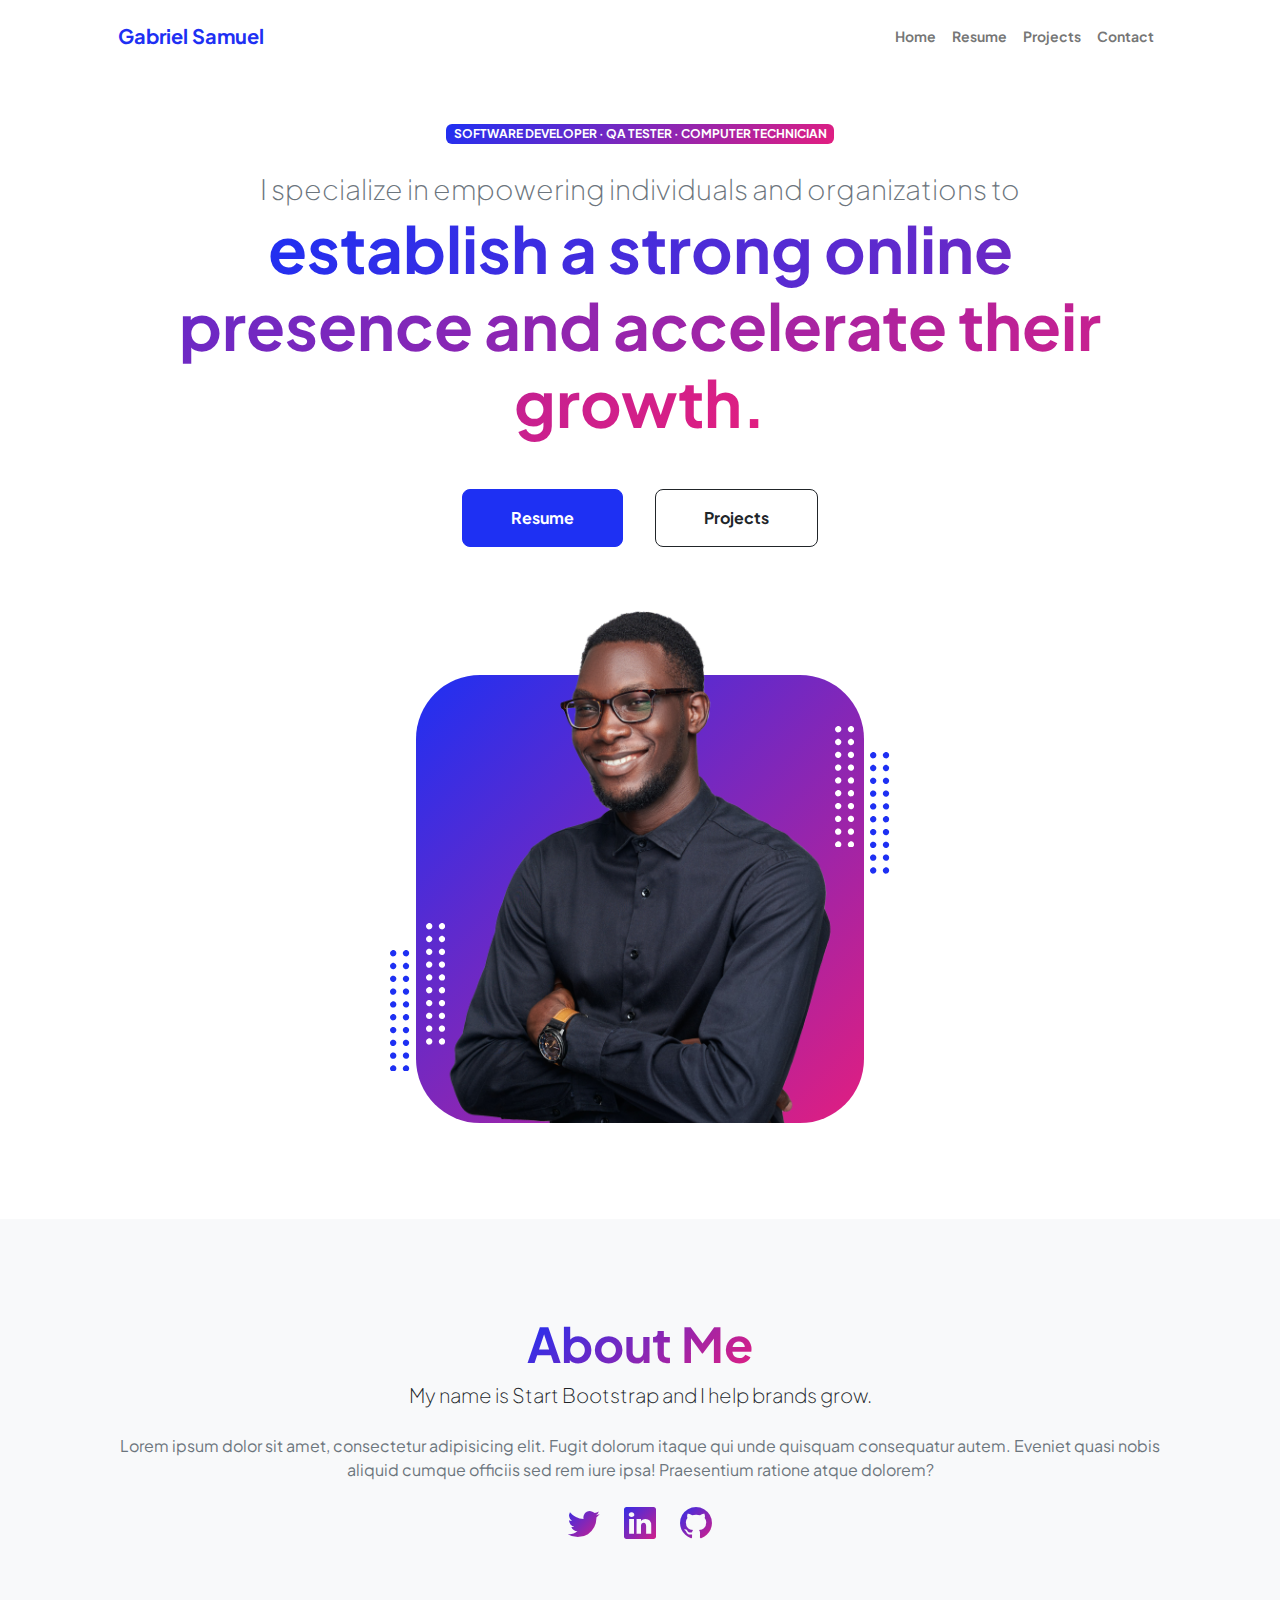
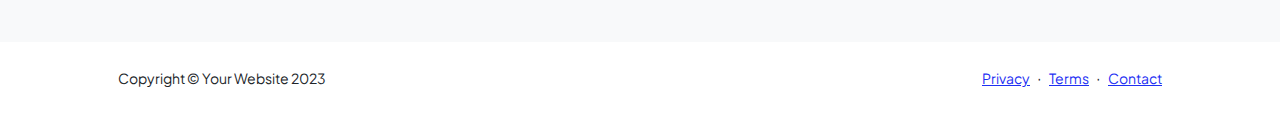
==== index.html @ 5c17e68d "Update index.html" ====
<!DOCTYPE html>
<html lang="en">
    <head>
        <meta charset="utf-8" />
        <meta name="viewport" content="width=device-width, initial-scale=1, shrink-to-fit=no" />
        <meta name="description" content="" />
        <meta name="author" content="" />
        <title>Gabriel Samuel's portfolio</title>
        <!-- Favicon-->
        <link rel="icon" type="image/x-icon" href="assets/favicon.ico" />
        <!-- Custom Google font-->
        <link rel="preconnect" href="https://fonts.googleapis.com" />
        <link rel="preconnect" href="https://fonts.gstatic.com" crossorigin />
        <link href="https://fonts.googleapis.com/css2?family=Plus+Jakarta+Sans:wght@100;200;300;400;500;600;700;800;900&amp;display=swap" rel="stylesheet" />
        <!-- Bootstrap icons-->
        <link href="https://cdn.jsdelivr.net/npm/bootstrap-icons@1.8.1/font/bootstrap-icons.css" rel="stylesheet" />
        <!-- Core theme CSS (includes Bootstrap)-->
        <link href="css/styles.css" rel="stylesheet" />
    </head>
    <body class="d-flex flex-column h-100">
        <main class="flex-shrink-0">
            <!-- Navigation-->
            <nav class="navbar navbar-expand-lg navbar-light bg-white py-3">
                <div class="container px-5">
                    <a class="navbar-brand" href="index.html"><span class="fw-bolder text-primary">Gabriel Samuel</span></a>
                    <button class="navbar-toggler" type="button" data-bs-toggle="collapse" data-bs-target="#navbarSupportedContent" aria-controls="navbarSupportedContent" aria-expanded="false" aria-label="Toggle navigation"><span class="navbar-toggler-icon"></span></button>
                    <div class="collapse navbar-collapse" id="navbarSupportedContent">
                        <ul class="navbar-nav ms-auto mb-2 mb-lg-0 small fw-bolder">
                            <li class="nav-item"><a class="nav-link" href="index.html">Home</a></li>
                            <li class="nav-item"><a class="nav-link" href="resume.html">Resume</a></li>
                            <li class="nav-item"><a class="nav-link" href="projects.html">Projects</a></li>
                            <li class="nav-item"><a class="nav-link" href="contact.html">Contact</a></li>
                        </ul>
                    </div>
                </div>
            </nav>
            <!-- Header-->
            <header class="py-5">
                <div class="container px-5 pb-5">
                    <div class="row gx-5 align-items-center">
                        <div class="col-xxl-5">
                            <!-- Header text content-->
                            <div class="text-center text-xxl-start">
                                <div class="badge bg-gradient-primary-to-secondary text-white mb-4"><div class="text-uppercase">Software Developer &middot; QA Tester &middot; Computer Technician</div></div>
                                <div class="fs-3 fw-light text-muted">I specialize in empowering individuals and organizations to</div>
                                <h1 class="display-3 fw-bolder mb-5"><span class="text-gradient d-inline">establish a strong online presence and accelerate their growth.</span></h1>
                                <div class="d-grid gap-3 d-sm-flex justify-content-sm-center justify-content-xxl-start mb-3">
                                    <a class="btn btn-primary btn-lg px-5 py-3 me-sm-3 fs-6 fw-bolder" href="resume.html">Resume</a>
                                    <a class="btn btn-outline-dark btn-lg px-5 py-3 fs-6 fw-bolder" href="projects.html">Projects</a>
                                </div>
                            </div>
                        </div>
                        <div class="col-xxl-7">
                            <!-- Header profile picture-->
                            <div class="d-flex justify-content-center mt-5 mt-xxl-0">
                                <div class="profile bg-gradient-primary-to-secondary">
                                    <!-- TIP: For best results, use a photo with a transparent background like the demo example below-->
                                    <!-- Watch a tutorial on how to do this on YouTube (link)-->
                                    <img class="profile-img" src="assets/profile.png" alt="..." />
                                    <div class="dots-1">
                                        <!-- SVG Dots-->
                                        <svg version="1.1" xmlns="http://www.w3.org/2000/svg" xmlns:xlink="http://www.w3.org/1999/xlink" x="0px" y="0px" viewBox="0 0 191.6 1215.4" style="enable-background: new 0 0 191.6 1215.4" xml:space="preserve">
                                            <g transform="translate(0.000000,1280.000000) scale(0.100000,-0.100000)">
                                                <path d="M227.7,12788.6c-105-35-200-141-222-248c-43-206,163-412,369-369c155,32,275,190,260,339c-11,105-90,213-190,262        C383.7,12801.6,289.7,12808.6,227.7,12788.6z"></path>
                                                <path d="M1507.7,12788.6c-151-50-253-216-222-362c25-119,136-230,254-255c194-41,395,142,375,339c-11,105-90,213-190,262        C1663.7,12801.6,1569.7,12808.6,1507.7,12788.6z"></path>
                                                <path d="M227.7,11508.6c-105-35-200-141-222-248c-43-206,163-412,369-369c155,32,275,190,260,339c-11,105-90,213-190,262        C383.7,11521.6,289.7,11528.6,227.7,11508.6z"></path>
                                                <path d="M1507.7,11508.6c-151-50-253-216-222-362c25-119,136-230,254-255c194-41,395,142,375,339c-11,105-90,213-190,262        C1663.7,11521.6,1569.7,11528.6,1507.7,11508.6z"></path>
                                                <path d="M227.7,10228.6c-105-35-200-141-222-248c-43-206,163-412,369-369c155,32,275,190,260,339c-11,105-90,213-190,262        C383.7,10241.6,289.7,10248.6,227.7,10228.6z"></path>
                                                <path d="M1507.7,10228.6c-105-35-200-141-222-248c-43-206,163-412,369-369c155,32,275,190,260,339c-11,105-90,213-190,262        C1663.7,10241.6,1569.7,10248.6,1507.7,10228.6z"></path>
                                                <path d="M227.7,8948.6c-105-35-200-141-222-248c-43-206,163-412,369-369c155,32,275,190,260,339c-11,105-90,213-190,262        C383.7,8961.6,289.7,8968.6,227.7,8948.6z"></path>
                                                <path d="M1507.7,8948.6c-105-35-200-141-222-248c-43-206,163-412,369-369c155,32,275,190,260,339c-11,105-90,213-190,262        C1663.7,8961.6,1569.7,8968.6,1507.7,8948.6z"></path>
                                                <path d="M227.7,7668.6c-105-35-200-141-222-248c-43-206,163-412,369-369c155,32,275,190,260,339c-11,105-90,213-190,262        C383.7,7681.6,289.7,7688.6,227.7,7668.6z"></path>
                                                <path d="M1507.7,7668.6c-105-35-200-141-222-248c-43-206,163-412,369-369c155,32,275,190,260,339c-11,105-90,213-190,262        C1663.7,7681.6,1569.7,7688.6,1507.7,7668.6z"></path>
                                                <path d="M227.7,6388.6c-105-35-200-141-222-248c-43-206,163-412,369-369c155,32,275,190,260,339c-11,105-90,213-190,262        C383.7,6401.6,289.7,6408.6,227.7,6388.6z"></path>
                                                <path d="M1507.7,6388.6c-105-35-200-141-222-248c-43-206,163-412,369-369c155,32,275,190,260,339c-11,105-90,213-190,262        C1663.7,6401.6,1569.7,6408.6,1507.7,6388.6z"></path>
                                                <path d="M227.7,5108.6c-105-35-200-141-222-248c-43-206,163-412,369-369c155,32,275,190,260,339c-11,105-90,213-190,262        C383.7,5121.6,289.7,5128.6,227.7,5108.6z"></path>
                                                <path d="M1507.7,5108.6c-105-35-200-141-222-248c-43-206,163-412,369-369c155,32,275,190,260,339c-11,105-90,213-190,262        C1663.7,5121.6,1569.7,5128.6,1507.7,5108.6z"></path>
                                                <path d="M227.7,3828.6c-105-35-200-141-222-248c-43-206,163-412,369-369c155,32,275,190,260,339c-11,105-90,213-190,262        C383.7,3841.6,289.7,3848.6,227.7,3828.6z"></path>
                                                <path d="M1507.7,3828.6c-105-35-200-141-222-248c-43-206,163-412,369-369c155,32,275,190,260,339c-11,105-90,213-190,262        C1663.7,3841.6,1569.7,3848.6,1507.7,3828.6z"></path>
                                                <path d="M227.7,2548.6c-105-35-200-141-222-248c-43-206,163-412,369-369c155,32,275,190,260,339c-11,105-90,213-190,262        C383.7,2561.6,289.7,2568.6,227.7,2548.6z"></path>
                                                <path d="M1507.7,2548.6c-105-35-200-141-222-248c-43-206,163-412,369-369c155,32,275,190,260,339c-11,105-90,213-190,262        C1663.7,2561.6,1569.7,2568.6,1507.7,2548.6z"></path>
                                                <path d="M227.7,1268.6c-105-35-200-141-222-248c-43-206,163-412,369-369c155,32,275,190,260,339c-11,105-90,213-190,262        C383.7,1281.6,289.7,1288.6,227.7,1268.6z"></path>
                                                <path d="M1507.7,1268.6c-105-35-200-141-222-248c-43-206,163-412,369-369c155,32,275,190,260,339c-11,105-90,213-190,262        C1663.7,1281.6,1569.7,1288.6,1507.7,1268.6z"></path>
                                            </g>
                                        </svg>
                                        <!-- END of SVG dots-->
                                    </div>
                                    <div class="dots-2">
                                        <!-- SVG Dots-->
                                        <svg version="1.1" xmlns="http://www.w3.org/2000/svg" xmlns:xlink="http://www.w3.org/1999/xlink" x="0px" y="0px" viewBox="0 0 191.6 1215.4" style="enable-background: new 0 0 191.6 1215.4" xml:space="preserve">
                                            <g transform="translate(0.000000,1280.000000) scale(0.100000,-0.100000)">
                                                <path d="M227.7,12788.6c-105-35-200-141-222-248c-43-206,163-412,369-369c155,32,275,190,260,339c-11,105-90,213-190,262        C383.7,12801.6,289.7,12808.6,227.7,12788.6z"></path>
                                                <path d="M1507.7,12788.6c-151-50-253-216-222-362c25-119,136-230,254-255c194-41,395,142,375,339c-11,105-90,213-190,262        C1663.7,12801.6,1569.7,12808.6,1507.7,12788.6z"></path>
                                                <path d="M227.7,11508.6c-105-35-200-141-222-248c-43-206,163-412,369-369c155,32,275,190,260,339c-11,105-90,213-190,262        C383.7,11521.6,289.7,11528.6,227.7,11508.6z"></path>
                                                <path d="M1507.7,11508.6c-151-50-253-216-222-362c25-119,136-230,254-255c194-41,395,142,375,339c-11,105-90,213-190,262        C1663.7,11521.6,1569.7,11528.6,1507.7,11508.6z"></path>
                                                <path d="M227.7,10228.6c-105-35-200-141-222-248c-43-206,163-412,369-369c155,32,275,190,260,339c-11,105-90,213-190,262        C383.7,10241.6,289.7,10248.6,227.7,10228.6z"></path>
                                                <path d="M1507.7,10228.6c-105-35-200-141-222-248c-43-206,163-412,369-369c155,32,275,190,260,339c-11,105-90,213-190,262        C1663.7,10241.6,1569.7,10248.6,1507.7,10228.6z"></path>
                                                <path d="M227.7,8948.6c-105-35-200-141-222-248c-43-206,163-412,369-369c155,32,275,190,260,339c-11,105-90,213-190,262        C383.7,8961.6,289.7,8968.6,227.7,8948.6z"></path>
                                                <path d="M1507.7,8948.6c-105-35-200-141-222-248c-43-206,163-412,369-369c155,32,275,190,260,339c-11,105-90,213-190,262        C1663.7,8961.6,1569.7,8968.6,1507.7,8948.6z"></path>
                                                <path d="M227.7,7668.6c-105-35-200-141-222-248c-43-206,163-412,369-369c155,32,275,190,260,339c-11,105-90,213-190,262        C383.7,7681.6,289.7,7688.6,227.7,7668.6z"></path>
                                                <path d="M1507.7,7668.6c-105-35-200-141-222-248c-43-206,163-412,369-369c155,32,275,190,260,339c-11,105-90,213-190,262        C1663.7,7681.6,1569.7,7688.6,1507.7,7668.6z"></path>
                                                <path d="M227.7,6388.6c-105-35-200-141-222-248c-43-206,163-412,369-369c155,32,275,190,260,339c-11,105-90,213-190,262        C383.7,6401.6,289.7,6408.6,227.7,6388.6z"></path>
                                                <path d="M1507.7,6388.6c-105-35-200-141-222-248c-43-206,163-412,369-369c155,32,275,190,260,339c-11,105-90,213-190,262        C1663.7,6401.6,1569.7,6408.6,1507.7,6388.6z"></path>
                                                <path d="M227.7,5108.6c-105-35-200-141-222-248c-43-206,163-412,369-369c155,32,275,190,260,339c-11,105-90,213-190,262        C383.7,5121.6,289.7,5128.6,227.7,5108.6z"></path>
                                                <path d="M1507.7,5108.6c-105-35-200-141-222-248c-43-206,163-412,369-369c155,32,275,190,260,339c-11,105-90,213-190,262        C1663.7,5121.6,1569.7,5128.6,1507.7,5108.6z"></path>
                                                <path d="M227.7,3828.6c-105-35-200-141-222-248c-43-206,163-412,369-369c155,32,275,190,260,339c-11,105-90,213-190,262        C383.7,3841.6,289.7,3848.6,227.7,3828.6z"></path>
                                                <path d="M1507.7,3828.6c-105-35-200-141-222-248c-43-206,163-412,369-369c155,32,275,190,260,339c-11,105-90,213-190,262        C1663.7,3841.6,1569.7,3848.6,1507.7,3828.6z"></path>
                                                <path d="M227.7,2548.6c-105-35-200-141-222-248c-43-206,163-412,369-369c155,32,275,190,260,339c-11,105-90,213-190,262        C383.7,2561.6,289.7,2568.6,227.7,2548.6z"></path>
                                                <path d="M1507.7,2548.6c-105-35-200-141-222-248c-43-206,163-412,369-369c155,32,275,190,260,339c-11,105-90,213-190,262        C1663.7,2561.6,1569.7,2568.6,1507.7,2548.6z"></path>
                                                <path d="M227.7,1268.6c-105-35-200-141-222-248c-43-206,163-412,369-369c155,32,275,190,260,339c-11,105-90,213-190,262        C383.7,1281.6,289.7,1288.6,227.7,1268.6z"></path>
                                                <path d="M1507.7,1268.6c-105-35-200-141-222-248c-43-206,163-412,369-369c155,32,275,190,260,339c-11,105-90,213-190,262        C1663.7,1281.6,1569.7,1288.6,1507.7,1268.6z"></path>
                                            </g>
                                        </svg>
                                        <!-- END of SVG dots-->
                                    </div>
                                    <div class="dots-3">
                                        <!-- SVG Dots-->
                                        <svg version="1.1" xmlns="http://www.w3.org/2000/svg" xmlns:xlink="http://www.w3.org/1999/xlink" x="0px" y="0px" viewBox="0 0 191.6 1215.4" style="enable-background: new 0 0 191.6 1215.4" xml:space="preserve">
                                            <g transform="translate(0.000000,1280.000000) scale(0.100000,-0.100000)">
                                                <path d="M227.7,12788.6c-105-35-200-141-222-248c-43-206,163-412,369-369c155,32,275,190,260,339c-11,105-90,213-190,262        C383.7,12801.6,289.7,12808.6,227.7,12788.6z"></path>
                                                <path d="M1507.7,12788.6c-151-50-253-216-222-362c25-119,136-230,254-255c194-41,395,142,375,339c-11,105-90,213-190,262        C1663.7,12801.6,1569.7,12808.6,1507.7,12788.6z"></path>
                                                <path d="M227.7,11508.6c-105-35-200-141-222-248c-43-206,163-412,369-369c155,32,275,190,260,339c-11,105-90,213-190,262        C383.7,11521.6,289.7,11528.6,227.7,11508.6z"></path>
                                                <path d="M1507.7,11508.6c-151-50-253-216-222-362c25-119,136-230,254-255c194-41,395,142,375,339c-11,105-90,213-190,262        C1663.7,11521.6,1569.7,11528.6,1507.7,11508.6z"></path>
                                                <path d="M227.7,10228.6c-105-35-200-141-222-248c-43-206,163-412,369-369c155,32,275,190,260,339c-11,105-90,213-190,262        C383.7,10241.6,289.7,10248.6,227.7,10228.6z"></path>
                                                <path d="M1507.7,10228.6c-105-35-200-141-222-248c-43-206,163-412,369-369c155,32,275,190,260,339c-11,105-90,213-190,262        C1663.7,10241.6,1569.7,10248.6,1507.7,10228.6z"></path>
                                                <path d="M227.7,8948.6c-105-35-200-141-222-248c-43-206,163-412,369-369c155,32,275,190,260,339c-11,105-90,213-190,262        C383.7,8961.6,289.7,8968.6,227.7,8948.6z"></path>
                                                <path d="M1507.7,8948.6c-105-35-200-141-222-248c-43-206,163-412,369-369c155,32,275,190,260,339c-11,105-90,213-190,262        C1663.7,8961.6,1569.7,8968.6,1507.7,8948.6z"></path>
                                                <path d="M227.7,7668.6c-105-35-200-141-222-248c-43-206,163-412,369-369c155,32,275,190,260,339c-11,105-90,213-190,262        C383.7,7681.6,289.7,7688.6,227.7,7668.6z"></path>
                                                <path d="M1507.7,7668.6c-105-35-200-141-222-248c-43-206,163-412,369-369c155,32,275,190,260,339c-11,105-90,213-190,262        C1663.7,7681.6,1569.7,7688.6,1507.7,7668.6z"></path>
                                                <path d="M227.7,6388.6c-105-35-200-141-222-248c-43-206,163-412,369-369c155,32,275,190,260,339c-11,105-90,213-190,262        C383.7,6401.6,289.7,6408.6,227.7,6388.6z"></path>
                                                <path d="M1507.7,6388.6c-105-35-200-141-222-248c-43-206,163-412,369-369c155,32,275,190,260,339c-11,105-90,213-190,262        C1663.7,6401.6,1569.7,6408.6,1507.7,6388.6z"></path>
                                                <path d="M227.7,5108.6c-105-35-200-141-222-248c-43-206,163-412,369-369c155,32,275,190,260,339c-11,105-90,213-190,262        C383.7,5121.6,289.7,5128.6,227.7,5108.6z"></path>
                                                <path d="M1507.7,5108.6c-105-35-200-141-222-248c-43-206,163-412,369-369c155,32,275,190,260,339c-11,105-90,213-190,262        C1663.7,5121.6,1569.7,5128.6,1507.7,5108.6z"></path>
                                                <path d="M227.7,3828.6c-105-35-200-141-222-248c-43-206,163-412,369-369c155,32,275,190,260,339c-11,105-90,213-190,262        C383.7,3841.6,289.7,3848.6,227.7,3828.6z"></path>
                                                <path d="M1507.7,3828.6c-105-35-200-141-222-248c-43-206,163-412,369-369c155,32,275,190,260,339c-11,105-90,213-190,262        C1663.7,3841.6,1569.7,3848.6,1507.7,3828.6z"></path>
                                                <path d="M227.7,2548.6c-105-35-200-141-222-248c-43-206,163-412,369-369c155,32,275,190,260,339c-11,105-90,213-190,262        C383.7,2561.6,289.7,2568.6,227.7,2548.6z"></path>
                                                <path d="M1507.7,2548.6c-105-35-200-141-222-248c-43-206,163-412,369-369c155,32,275,190,260,339c-11,105-90,213-190,262        C1663.7,2561.6,1569.7,2568.6,1507.7,2548.6z"></path>
                                                <path d="M227.7,1268.6c-105-35-200-141-222-248c-43-206,163-412,369-369c155,32,275,190,260,339c-11,105-90,213-190,262        C383.7,1281.6,289.7,1288.6,227.7,1268.6z"></path>
                                                <path d="M1507.7,1268.6c-105-35-200-141-222-248c-43-206,163-412,369-369c155,32,275,190,260,339c-11,105-90,213-190,262        C1663.7,1281.6,1569.7,1288.6,1507.7,1268.6z"></path>
                                            </g>
                                        </svg>
                                        <!-- END of SVG dots-->
                                    </div>
                                    <div class="dots-4">
                                        <!-- SVG Dots-->
                                        <svg version="1.1" xmlns="http://www.w3.org/2000/svg" xmlns:xlink="http://www.w3.org/1999/xlink" x="0px" y="0px" viewBox="0 0 191.6 1215.4" style="enable-background: new 0 0 191.6 1215.4" xml:space="preserve">
                                            <g transform="translate(0.000000,1280.000000) scale(0.100000,-0.100000)">
                                                <path d="M227.7,12788.6c-105-35-200-141-222-248c-43-206,163-412,369-369c155,32,275,190,260,339c-11,105-90,213-190,262        C383.7,12801.6,289.7,12808.6,227.7,12788.6z"></path>
                                                <path d="M1507.7,12788.6c-151-50-253-216-222-362c25-119,136-230,254-255c194-41,395,142,375,339c-11,105-90,213-190,262        C1663.7,12801.6,1569.7,12808.6,1507.7,12788.6z"></path>
                                                <path d="M227.7,11508.6c-105-35-200-141-222-248c-43-206,163-412,369-369c155,32,275,190,260,339c-11,105-90,213-190,262        C383.7,11521.6,289.7,11528.6,227.7,11508.6z"></path>
                                                <path d="M1507.7,11508.6c-151-50-253-216-222-362c25-119,136-230,254-255c194-41,395,142,375,339c-11,105-90,213-190,262        C1663.7,11521.6,1569.7,11528.6,1507.7,11508.6z"></path>
                                                <path d="M227.7,10228.6c-105-35-200-141-222-248c-43-206,163-412,369-369c155,32,275,190,260,339c-11,105-90,213-190,262        C383.7,10241.6,289.7,10248.6,227.7,10228.6z"></path>
                                                <path d="M1507.7,10228.6c-105-35-200-141-222-248c-43-206,163-412,369-369c155,32,275,190,260,339c-11,105-90,213-190,262        C1663.7,10241.6,1569.7,10248.6,1507.7,10228.6z"></path>
                                                <path d="M227.7,8948.6c-105-35-200-141-222-248c-43-206,163-412,369-369c155,32,275,190,260,339c-11,105-90,213-190,262        C383.7,8961.6,289.7,8968.6,227.7,8948.6z"></path>
                                                <path d="M1507.7,8948.6c-105-35-200-141-222-248c-43-206,163-412,369-369c155,32,275,190,260,339c-11,105-90,213-190,262        C1663.7,8961.6,1569.7,8968.6,1507.7,8948.6z"></path>
                                                <path d="M227.7,7668.6c-105-35-200-141-222-248c-43-206,163-412,369-369c155,32,275,190,260,339c-11,105-90,213-190,262        C383.7,7681.6,289.7,7688.6,227.7,7668.6z"></path>
                                                <path d="M1507.7,7668.6c-105-35-200-141-222-248c-43-206,163-412,369-369c155,32,275,190,260,339c-11,105-90,213-190,262        C1663.7,7681.6,1569.7,7688.6,1507.7,7668.6z"></path>
                                                <path d="M227.7,6388.6c-105-35-200-141-222-248c-43-206,163-412,369-369c155,32,275,190,260,339c-11,105-90,213-190,262        C383.7,6401.6,289.7,6408.6,227.7,6388.6z"></path>
                                                <path d="M1507.7,6388.6c-105-35-200-141-222-248c-43-206,163-412,369-369c155,32,275,190,260,339c-11,105-90,213-190,262        C1663.7,6401.6,1569.7,6408.6,1507.7,6388.6z"></path>
                                                <path d="M227.7,5108.6c-105-35-200-141-222-248c-43-206,163-412,369-369c155,32,275,190,260,339c-11,105-90,213-190,262        C383.7,5121.6,289.7,5128.6,227.7,5108.6z"></path>
                                                <path d="M1507.7,5108.6c-105-35-200-141-222-248c-43-206,163-412,369-369c155,32,275,190,260,339c-11,105-90,213-190,262        C1663.7,5121.6,1569.7,5128.6,1507.7,5108.6z"></path>
                                                <path d="M227.7,3828.6c-105-35-200-141-222-248c-43-206,163-412,369-369c155,32,275,190,260,339c-11,105-90,213-190,262        C383.7,3841.6,289.7,3848.6,227.7,3828.6z"></path>
                                                <path d="M1507.7,3828.6c-105-35-200-141-222-248c-43-206,163-412,369-369c155,32,275,190,260,339c-11,105-90,213-190,262        C1663.7,3841.6,1569.7,3848.6,1507.7,3828.6z"></path>
                                                <path d="M227.7,2548.6c-105-35-200-141-222-248c-43-206,163-412,369-369c155,32,275,190,260,339c-11,105-90,213-190,262        C383.7,2561.6,289.7,2568.6,227.7,2548.6z"></path>
                                                <path d="M1507.7,2548.6c-105-35-200-141-222-248c-43-206,163-412,369-369c155,32,275,190,260,339c-11,105-90,213-190,262        C1663.7,2561.6,1569.7,2568.6,1507.7,2548.6z"></path>
                                                <path d="M227.7,1268.6c-105-35-200-141-222-248c-43-206,163-412,369-369c155,32,275,190,260,339c-11,105-90,213-190,262        C383.7,1281.6,289.7,1288.6,227.7,1268.6z"></path>
                                                <path d="M1507.7,1268.6c-105-35-200-141-222-248c-43-206,163-412,369-369c155,32,275,190,260,339c-11,105-90,213-190,262        C1663.7,1281.6,1569.7,1288.6,1507.7,1268.6z"></path>
                                            </g>
                                        </svg>
                                        <!-- END of SVG dots-->
                                    </div>
                                </div>
                            </div>
                        </div>
                    </div>
                </div>
            </header>
            <!-- About Section-->
            <section class="bg-light py-5">
                <div class="container px-5">
                    <div class="row gx-5 justify-content-center">
                        <div class="col-xxl-8">
                            <div class="text-center my-5">
                                <h2 class="display-5 fw-bolder"><span class="text-gradient d-inline">About Me</span></h2>
                                <p class="lead fw-light mb-4">My name is Start Bootstrap and I help brands grow.</p>
                                <p class="text-muted">Lorem ipsum dolor sit amet, consectetur adipisicing elit. Fugit dolorum itaque qui unde quisquam consequatur autem. Eveniet quasi nobis aliquid cumque officiis sed rem iure ipsa! Praesentium ratione atque dolorem?</p>
                                <div class="d-flex justify-content-center fs-2 gap-4">
                                    <a class="text-gradient" href="#!"><i class="bi bi-twitter"></i></a>
                                    <a class="text-gradient" href="#!"><i class="bi bi-linkedin"></i></a>
                                    <a class="text-gradient" href="#!"><i class="bi bi-github"></i></a>
                                </div>
                            </div>
                        </div>
                    </div>
                </div>
            </section>
        </main>
        <!-- Footer-->
        <footer class="bg-white py-4 mt-auto">
            <div class="container px-5">
                <div class="row align-items-center justify-content-between flex-column flex-sm-row">
                    <div class="col-auto"><div class="small m-0">Copyright &copy; Your Website 2023</div></div>
                    <div class="col-auto">
                        <a class="small" href="#!">Privacy</a>
                        <span class="mx-1">&middot;</span>
                        <a class="small" href="#!">Terms</a>
                        <span class="mx-1">&middot;</span>
                        <a class="small" href="#!">Contact</a>
                    </div>
                </div>
            </div>
        </footer>
        <script src="js/scripts.js"></script> 
    </body>
</html>
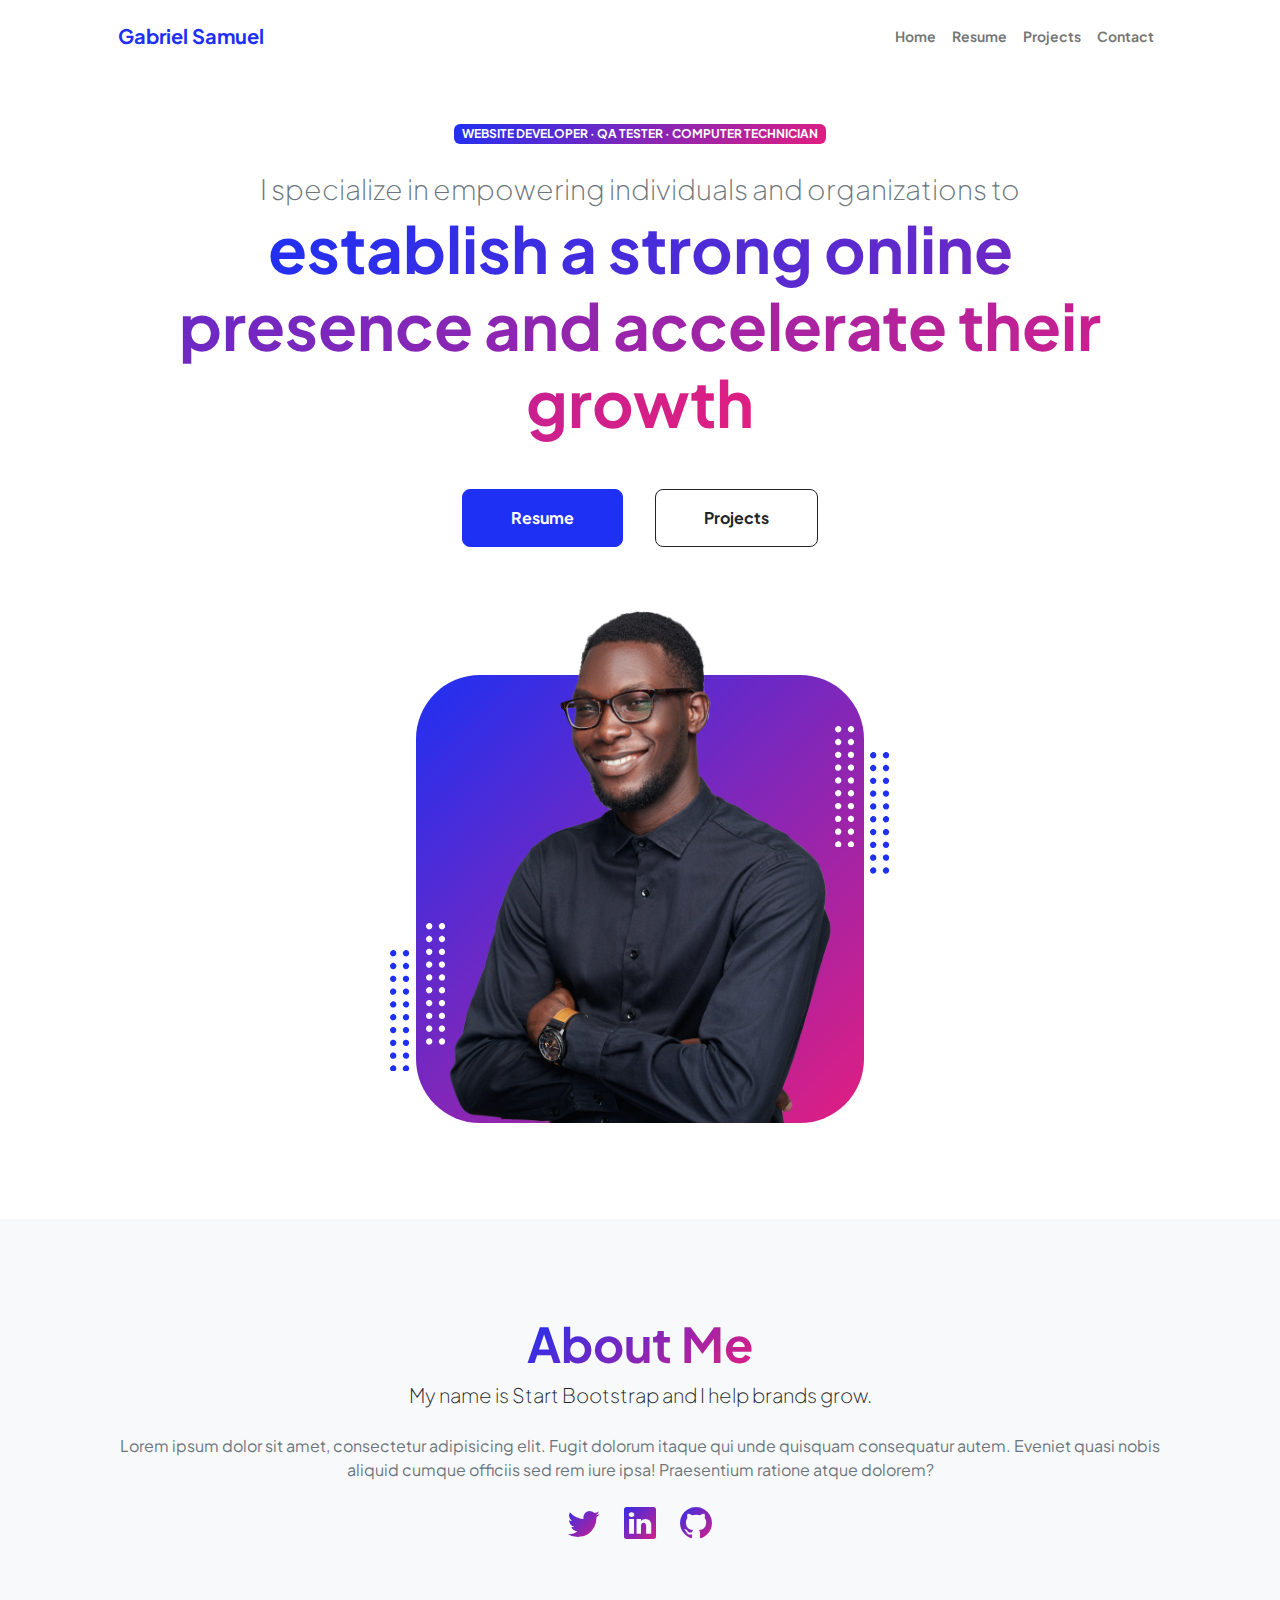
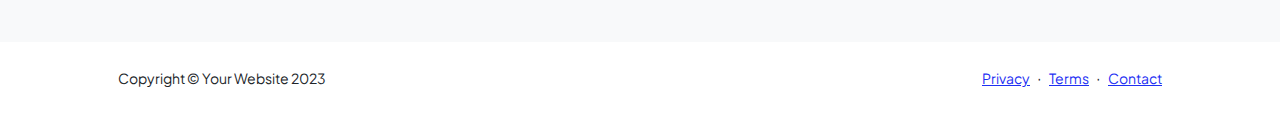
==== commit 65589469: "Update index.html" ====
--- a/index.html
+++ b/index.html
@@ -41,9 +41,9 @@
                         <div class="col-xxl-5">
                             <!-- Header text content-->
                             <div class="text-center text-xxl-start">
-                                <div class="badge bg-gradient-primary-to-secondary text-white mb-4"><div class="text-uppercase">Software Developer &middot; QA Tester &middot; Computer Technician</div></div>
+                                <div class="badge bg-gradient-primary-to-secondary text-white mb-4"><div class="text-uppercase">Website Developer &middot; QA Tester &middot; Computer Technician</div></div>
                                 <div class="fs-3 fw-light text-muted">I specialize in empowering individuals and organizations to</div>
-                                <h1 class="display-3 fw-bolder mb-5"><span class="text-gradient d-inline">establish a strong online presence and accelerate their growth.</span></h1>
+                                <h1 class="display-3 fw-bolder mb-5"><span class="text-gradient d-inline">establish a strong online presence and accelerate their growth</span></h1>
                                 <div class="d-grid gap-3 d-sm-flex justify-content-sm-center justify-content-xxl-start mb-3">
                                     <a class="btn btn-primary btn-lg px-5 py-3 me-sm-3 fs-6 fw-bolder" href="resume.html">Resume</a>
                                     <a class="btn btn-outline-dark btn-lg px-5 py-3 fs-6 fw-bolder" href="projects.html">Projects</a>
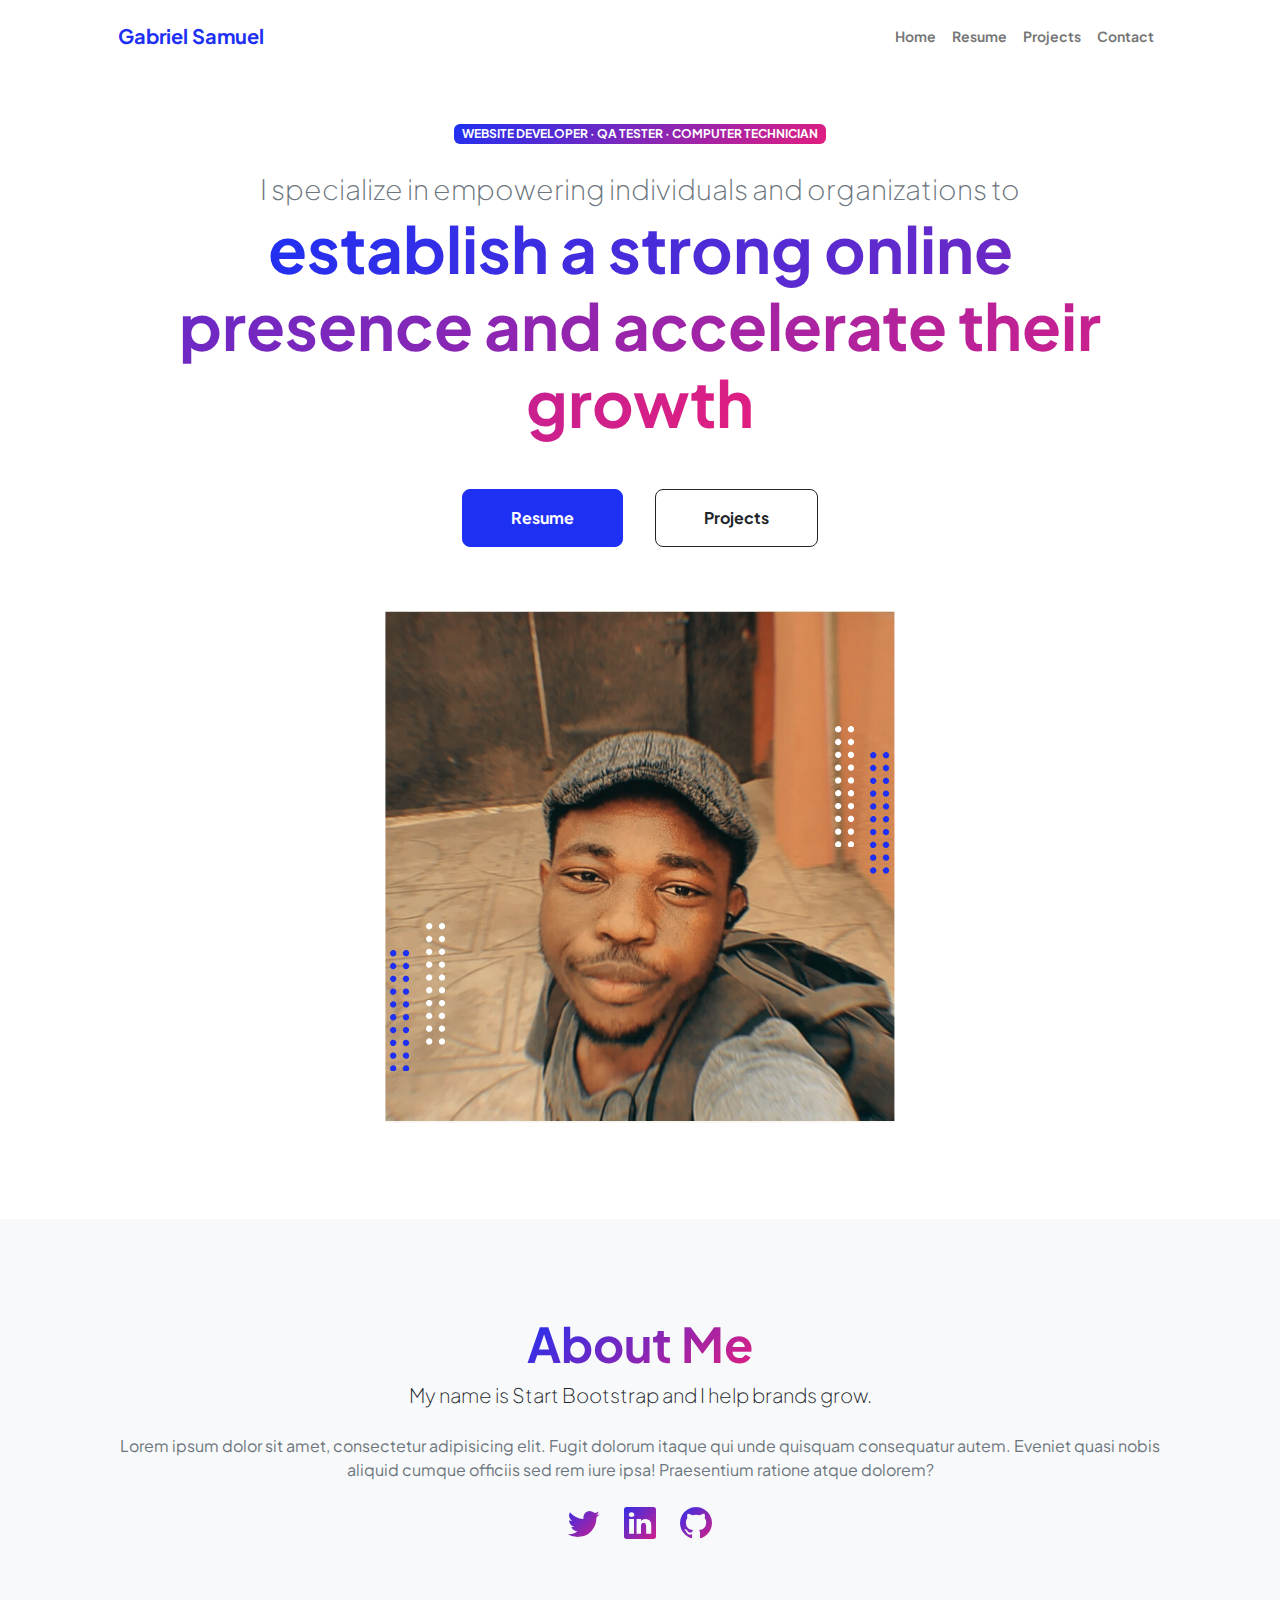
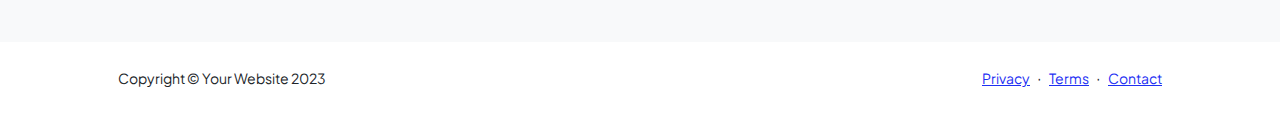
==== commit f915725f: "Update index.html" ====
--- a/index.html
+++ b/index.html
@@ -56,7 +56,7 @@
                                 <div class="profile bg-gradient-primary-to-secondary">
                                     <!-- TIP: For best results, use a photo with a transparent background like the demo example below-->
                                     <!-- Watch a tutorial on how to do this on YouTube (link)-->
-                                    <img class="profile-img" src="assets/profile.png" alt="..." />
+                                    <img class="profile-img" src="assets/profile.jpg" alt="..." />
                                     <div class="dots-1">
                                         <!-- SVG Dots-->
                                         <svg version="1.1" xmlns="http://www.w3.org/2000/svg" xmlns:xlink="http://www.w3.org/1999/xlink" x="0px" y="0px" viewBox="0 0 191.6 1215.4" style="enable-background: new 0 0 191.6 1215.4" xml:space="preserve">
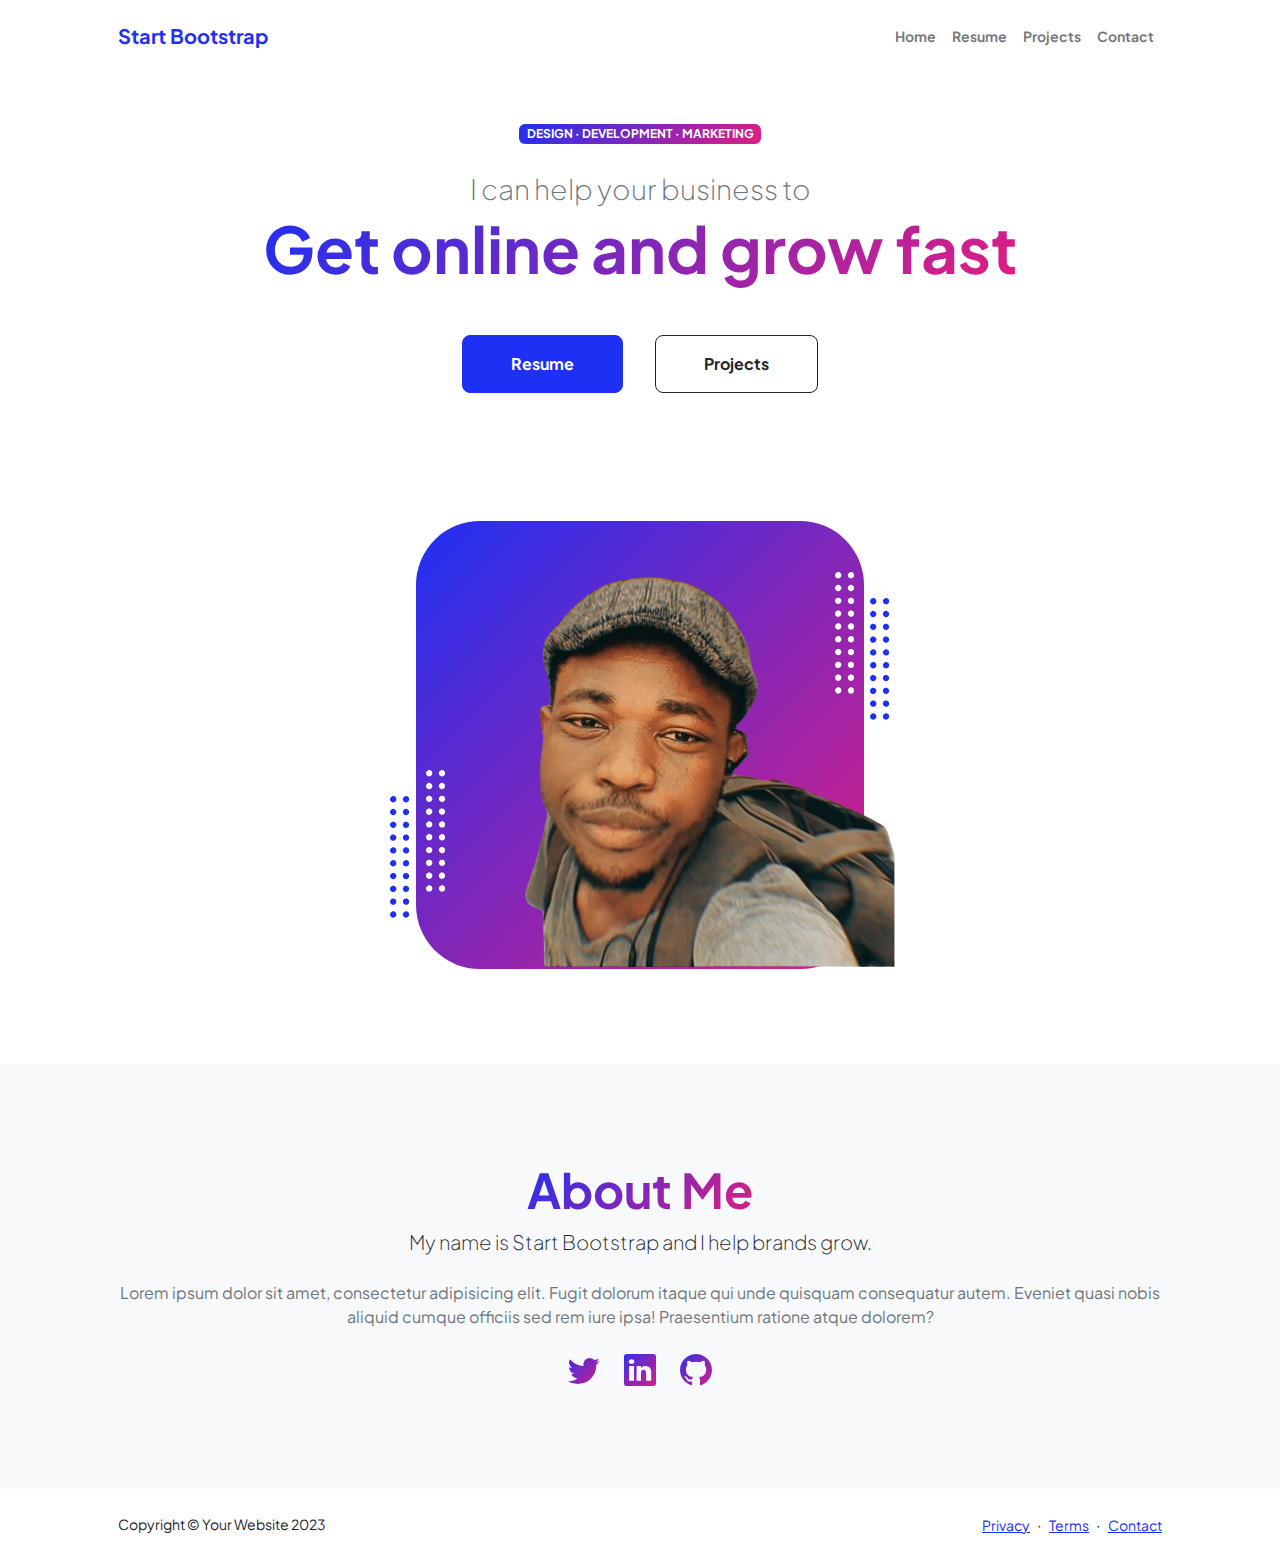
==== commit 047d3604: "Add files via upload" ====
--- a/index.html
+++ b/index.html
@@ -5,7 +5,7 @@
         <meta name="viewport" content="width=device-width, initial-scale=1, shrink-to-fit=no" />
         <meta name="description" content="" />
         <meta name="author" content="" />
-        <title>Gabriel Samuel's portfolio</title>
+        <title>Personal - Start Bootstrap Theme</title>
         <!-- Favicon-->
         <link rel="icon" type="image/x-icon" href="assets/favicon.ico" />
         <!-- Custom Google font-->
@@ -22,7 +22,7 @@
             <!-- Navigation-->
             <nav class="navbar navbar-expand-lg navbar-light bg-white py-3">
                 <div class="container px-5">
-                    <a class="navbar-brand" href="index.html"><span class="fw-bolder text-primary">Gabriel Samuel</span></a>
+                    <a class="navbar-brand" href="index.html"><span class="fw-bolder text-primary">Start Bootstrap</span></a>
                     <button class="navbar-toggler" type="button" data-bs-toggle="collapse" data-bs-target="#navbarSupportedContent" aria-controls="navbarSupportedContent" aria-expanded="false" aria-label="Toggle navigation"><span class="navbar-toggler-icon"></span></button>
                     <div class="collapse navbar-collapse" id="navbarSupportedContent">
                         <ul class="navbar-nav ms-auto mb-2 mb-lg-0 small fw-bolder">
@@ -41,9 +41,9 @@
                         <div class="col-xxl-5">
                             <!-- Header text content-->
                             <div class="text-center text-xxl-start">
-                                <div class="badge bg-gradient-primary-to-secondary text-white mb-4"><div class="text-uppercase">Website Developer &middot; QA Tester &middot; Computer Technician</div></div>
-                                <div class="fs-3 fw-light text-muted">I specialize in empowering individuals and organizations to</div>
-                                <h1 class="display-3 fw-bolder mb-5"><span class="text-gradient d-inline">establish a strong online presence and accelerate their growth</span></h1>
+                                <div class="badge bg-gradient-primary-to-secondary text-white mb-4"><div class="text-uppercase">Design &middot; Development &middot; Marketing</div></div>
+                                <div class="fs-3 fw-light text-muted">I can help your business to</div>
+                                <h1 class="display-3 fw-bolder mb-5"><span class="text-gradient d-inline">Get online and grow fast</span></h1>
                                 <div class="d-grid gap-3 d-sm-flex justify-content-sm-center justify-content-xxl-start mb-3">
                                     <a class="btn btn-primary btn-lg px-5 py-3 me-sm-3 fs-6 fw-bolder" href="resume.html">Resume</a>
                                     <a class="btn btn-outline-dark btn-lg px-5 py-3 fs-6 fw-bolder" href="projects.html">Projects</a>
@@ -56,7 +56,7 @@
                                 <div class="profile bg-gradient-primary-to-secondary">
                                     <!-- TIP: For best results, use a photo with a transparent background like the demo example below-->
                                     <!-- Watch a tutorial on how to do this on YouTube (link)-->
-                                    <img class="profile-img" src="assets/profile.jpg" alt="..." />
+                                    <img class="profile-img" src="assets/profile.png" alt="..." />
                                     <div class="dots-1">
                                         <!-- SVG Dots-->
                                         <svg version="1.1" xmlns="http://www.w3.org/2000/svg" xmlns:xlink="http://www.w3.org/1999/xlink" x="0px" y="0px" viewBox="0 0 191.6 1215.4" style="enable-background: new 0 0 191.6 1215.4" xml:space="preserve">
@@ -210,6 +210,9 @@
                 </div>
             </div>
         </footer>
-        <script src="js/scripts.js"></script> 
+        <!-- Bootstrap core JS-->
+        <script src="https://cdn.jsdelivr.net/npm/bootstrap@5.2.3/dist/js/bootstrap.bundle.min.js"></script>
+        <!-- Core theme JS-->
+        <script src="js/scripts.js"></script>
     </body>
 </html>
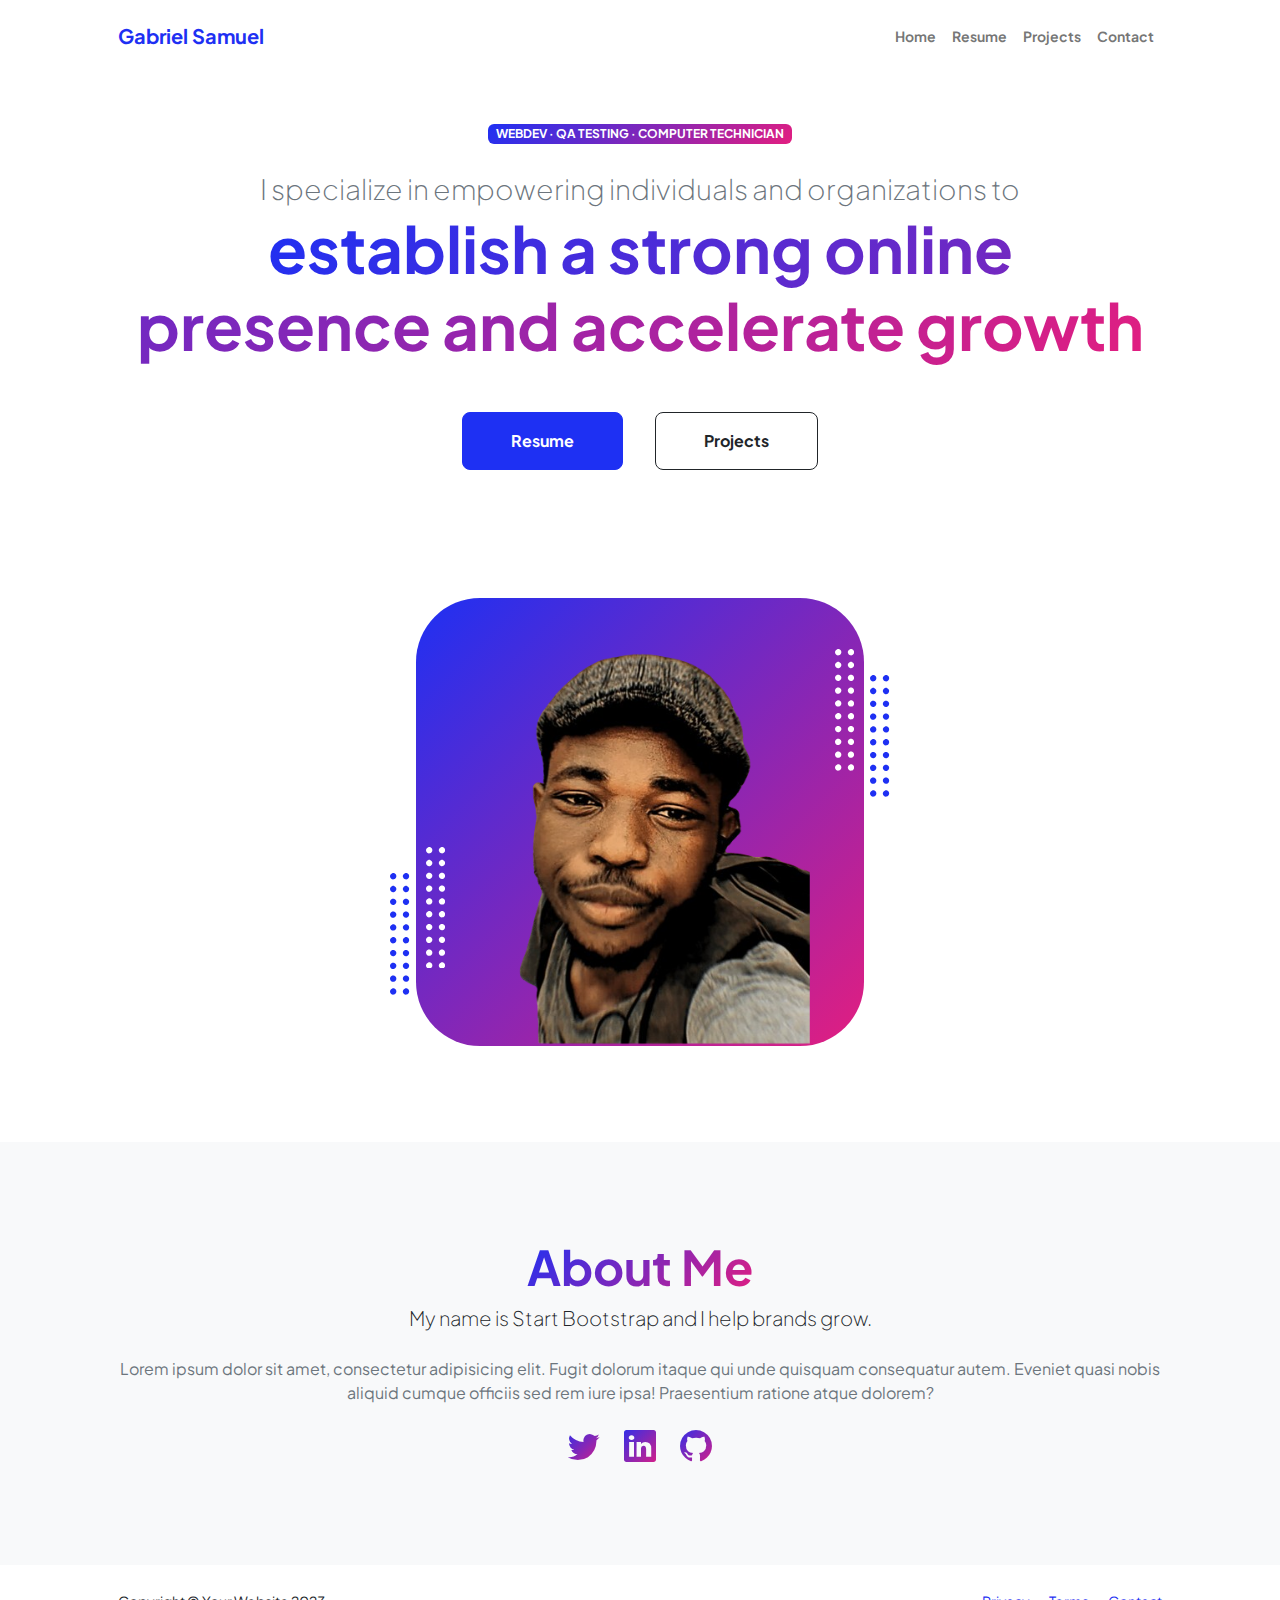
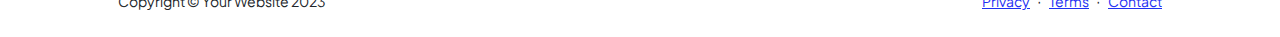
==== commit 585a54c8: "Update index.html" ====
--- a/index.html
+++ b/index.html
@@ -5,7 +5,7 @@
         <meta name="viewport" content="width=device-width, initial-scale=1, shrink-to-fit=no" />
         <meta name="description" content="" />
         <meta name="author" content="" />
-        <title>Personal - Start Bootstrap Theme</title>
+        <title>Gabriel Samuel's Portflio Website</title>
         <!-- Favicon-->
         <link rel="icon" type="image/x-icon" href="assets/favicon.ico" />
         <!-- Custom Google font-->
@@ -22,7 +22,7 @@
             <!-- Navigation-->
             <nav class="navbar navbar-expand-lg navbar-light bg-white py-3">
                 <div class="container px-5">
-                    <a class="navbar-brand" href="index.html"><span class="fw-bolder text-primary">Start Bootstrap</span></a>
+                    <a class="navbar-brand" href="index.html"><span class="fw-bolder text-primary">Gabriel Samuel</span></a>
                     <button class="navbar-toggler" type="button" data-bs-toggle="collapse" data-bs-target="#navbarSupportedContent" aria-controls="navbarSupportedContent" aria-expanded="false" aria-label="Toggle navigation"><span class="navbar-toggler-icon"></span></button>
                     <div class="collapse navbar-collapse" id="navbarSupportedContent">
                         <ul class="navbar-nav ms-auto mb-2 mb-lg-0 small fw-bolder">
@@ -41,9 +41,9 @@
                         <div class="col-xxl-5">
                             <!-- Header text content-->
                             <div class="text-center text-xxl-start">
-                                <div class="badge bg-gradient-primary-to-secondary text-white mb-4"><div class="text-uppercase">Design &middot; Development &middot; Marketing</div></div>
-                                <div class="fs-3 fw-light text-muted">I can help your business to</div>
-                                <h1 class="display-3 fw-bolder mb-5"><span class="text-gradient d-inline">Get online and grow fast</span></h1>
+                                <div class="badge bg-gradient-primary-to-secondary text-white mb-4"><div class="text-uppercase">WebDev &middot; QA testing &middot; Computer Technician</div></div>
+                                <div class="fs-3 fw-light text-muted">I specialize in empowering individuals and organizations to</div>
+                                <h1 class="display-3 fw-bolder mb-5"><span class="text-gradient d-inline">establish a strong online presence and accelerate growth</span></h1>
                                 <div class="d-grid gap-3 d-sm-flex justify-content-sm-center justify-content-xxl-start mb-3">
                                     <a class="btn btn-primary btn-lg px-5 py-3 me-sm-3 fs-6 fw-bolder" href="resume.html">Resume</a>
                                     <a class="btn btn-outline-dark btn-lg px-5 py-3 fs-6 fw-bolder" href="projects.html">Projects</a>
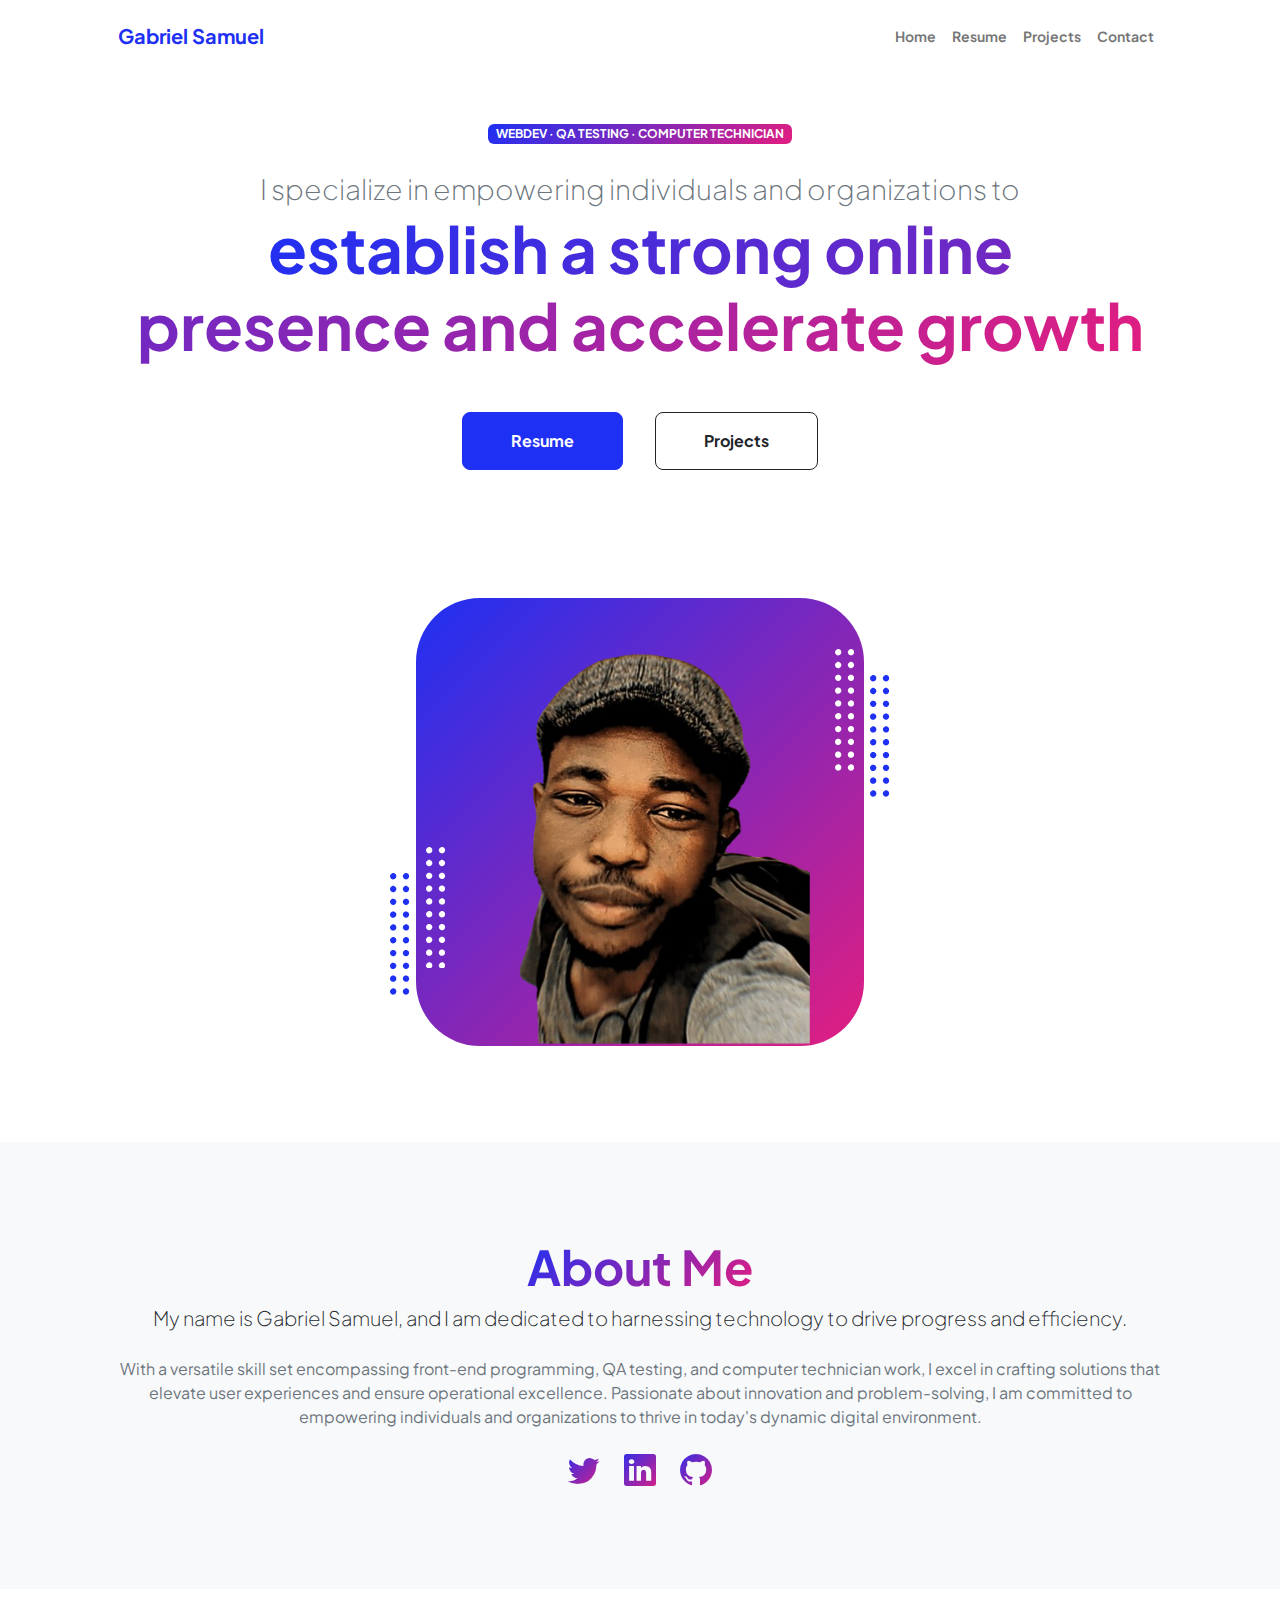
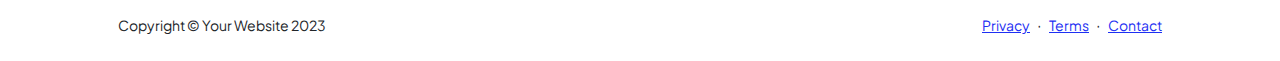
==== commit eed8aa91: "Update index.html" ====
--- a/index.html
+++ b/index.html
@@ -182,8 +182,8 @@
                         <div class="col-xxl-8">
                             <div class="text-center my-5">
                                 <h2 class="display-5 fw-bolder"><span class="text-gradient d-inline">About Me</span></h2>
-                                <p class="lead fw-light mb-4">My name is Start Bootstrap and I help brands grow.</p>
-                                <p class="text-muted">Lorem ipsum dolor sit amet, consectetur adipisicing elit. Fugit dolorum itaque qui unde quisquam consequatur autem. Eveniet quasi nobis aliquid cumque officiis sed rem iure ipsa! Praesentium ratione atque dolorem?</p>
+                                <p class="lead fw-light mb-4">My name is Gabriel Samuel, and I am dedicated to harnessing technology to drive progress and efficiency.</p>
+                                <p class="text-muted">With a versatile skill set encompassing front-end programming, QA testing, and computer technician work, I excel in crafting solutions that elevate user experiences and ensure operational excellence. Passionate about innovation and problem-solving, I am committed to empowering individuals and organizations to thrive in today's dynamic digital environment.</p>
                                 <div class="d-flex justify-content-center fs-2 gap-4">
                                     <a class="text-gradient" href="#!"><i class="bi bi-twitter"></i></a>
                                     <a class="text-gradient" href="#!"><i class="bi bi-linkedin"></i></a>
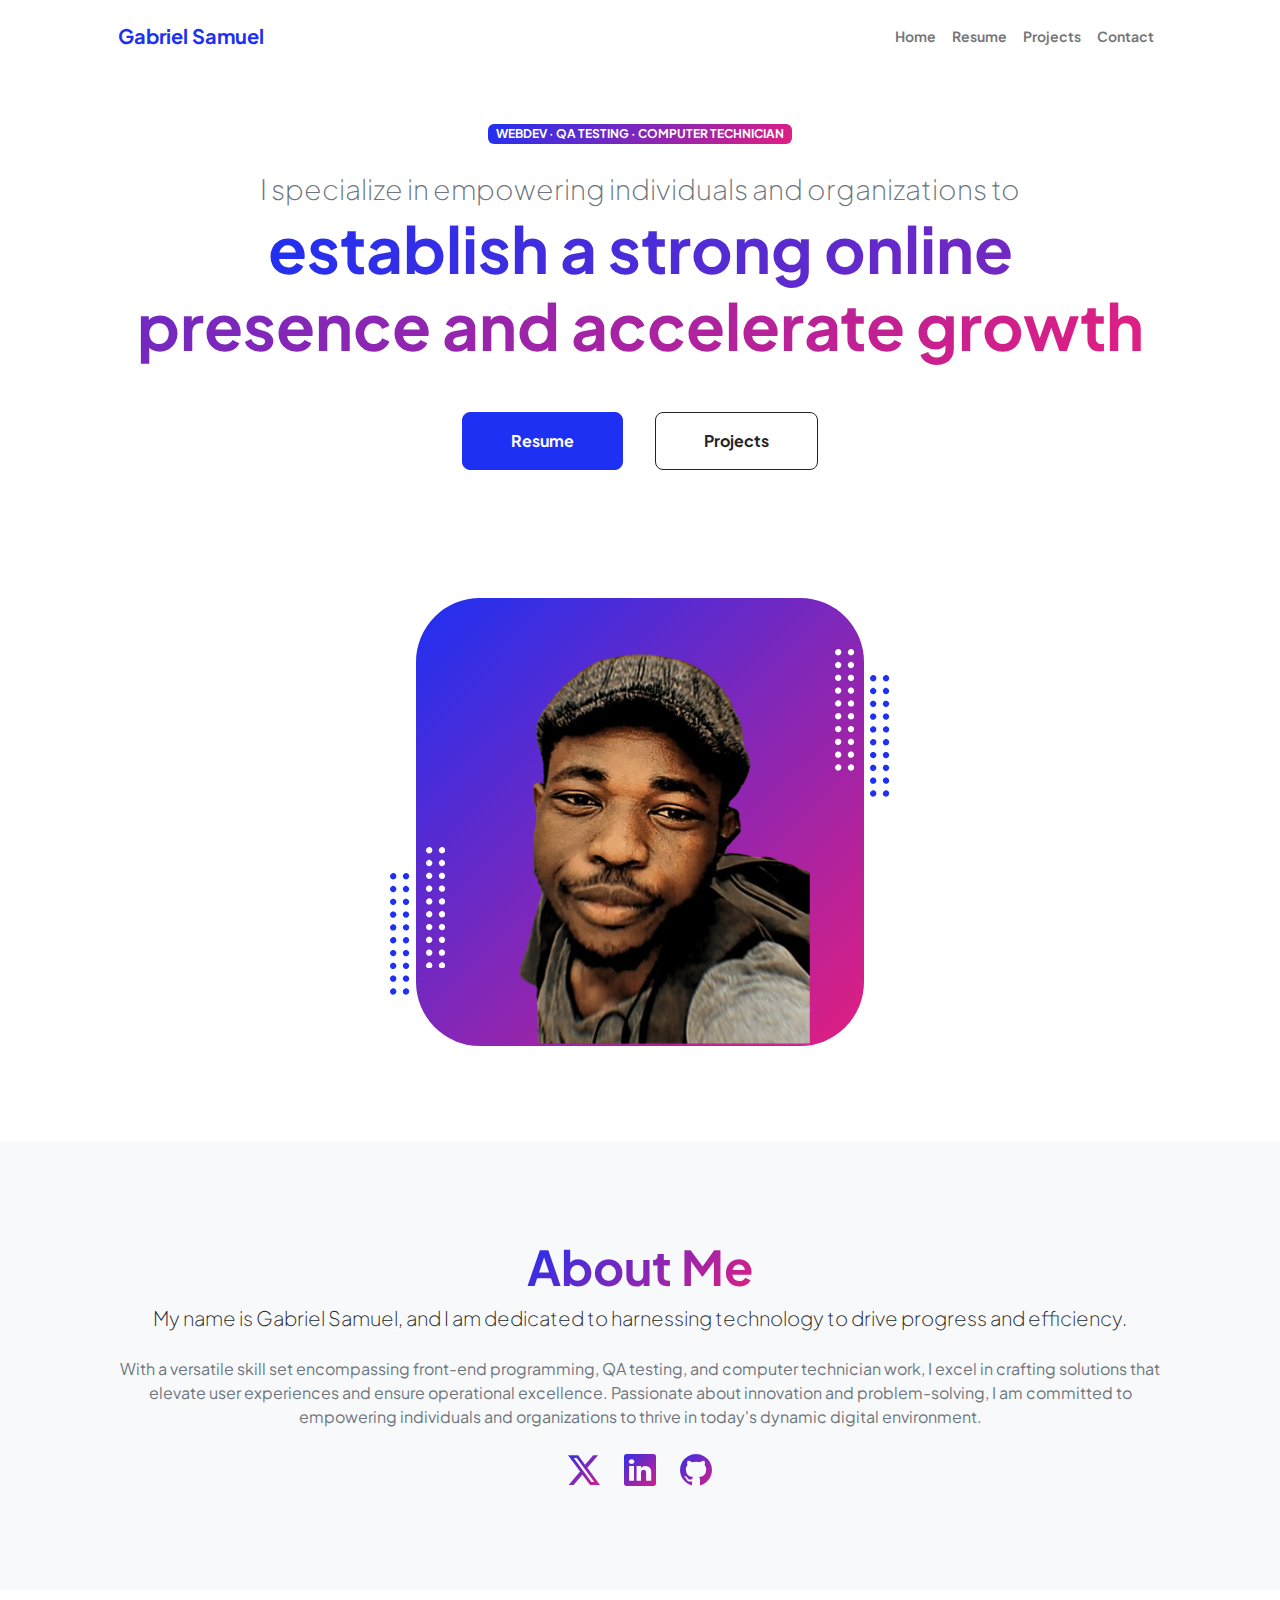
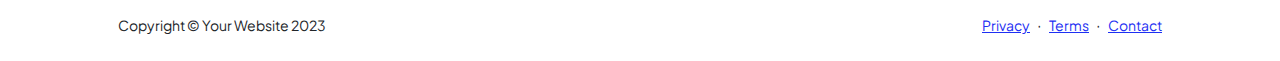
==== commit a8daa49a: "Update index.html" ====
--- a/index.html
+++ b/index.html
@@ -185,7 +185,7 @@
                                 <p class="lead fw-light mb-4">My name is Gabriel Samuel, and I am dedicated to harnessing technology to drive progress and efficiency.</p>
                                 <p class="text-muted">With a versatile skill set encompassing front-end programming, QA testing, and computer technician work, I excel in crafting solutions that elevate user experiences and ensure operational excellence. Passionate about innovation and problem-solving, I am committed to empowering individuals and organizations to thrive in today's dynamic digital environment.</p>
                                 <div class="d-flex justify-content-center fs-2 gap-4">
-                                    <a class="text-gradient" href="#!"><i class="bi bi-twitter"></i></a>
+                                    <a class="text-gradient" href="#!"><i class="bi bi-twitter-x"></i></a>
                                     <a class="text-gradient" href="#!"><i class="bi bi-linkedin"></i></a>
                                     <a class="text-gradient" href="#!"><i class="bi bi-github"></i></a>
                                 </div>
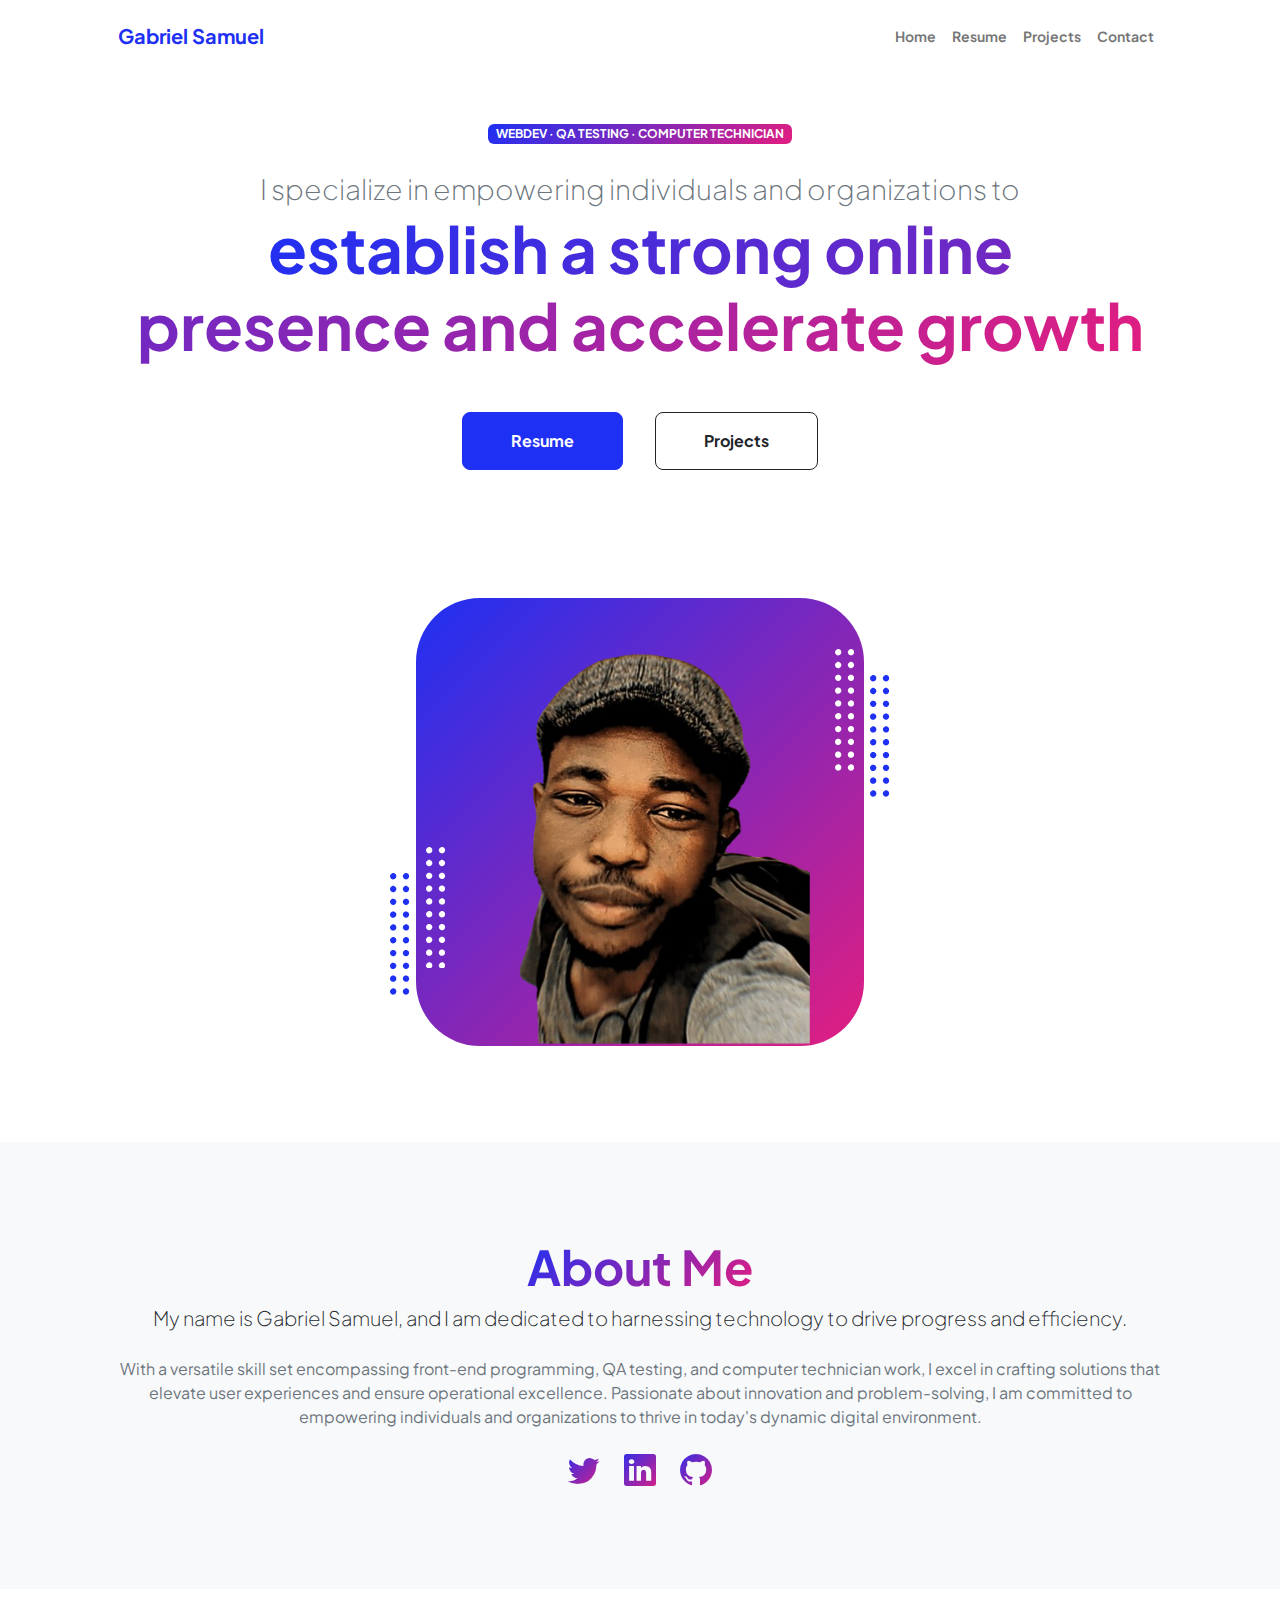
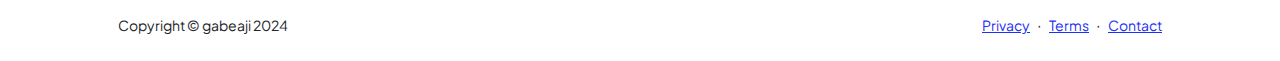
==== commit 1df47513: "Update index.html" ====
--- a/index.html
+++ b/index.html
@@ -5,7 +5,7 @@
         <meta name="viewport" content="width=device-width, initial-scale=1, shrink-to-fit=no" />
         <meta name="description" content="" />
         <meta name="author" content="" />
-        <title>Gabriel Samuel's Portflio Website</title>
+        <title>Gabriel Samuel</title>
         <!-- Favicon-->
         <link rel="icon" type="image/x-icon" href="assets/favicon.ico" />
         <!-- Custom Google font-->
@@ -54,8 +54,6 @@
                             <!-- Header profile picture-->
                             <div class="d-flex justify-content-center mt-5 mt-xxl-0">
                                 <div class="profile bg-gradient-primary-to-secondary">
-                                    <!-- TIP: For best results, use a photo with a transparent background like the demo example below-->
-                                    <!-- Watch a tutorial on how to do this on YouTube (link)-->
                                     <img class="profile-img" src="assets/profile.png" alt="..." />
                                     <div class="dots-1">
                                         <!-- SVG Dots-->
@@ -185,7 +183,7 @@
                                 <p class="lead fw-light mb-4">My name is Gabriel Samuel, and I am dedicated to harnessing technology to drive progress and efficiency.</p>
                                 <p class="text-muted">With a versatile skill set encompassing front-end programming, QA testing, and computer technician work, I excel in crafting solutions that elevate user experiences and ensure operational excellence. Passionate about innovation and problem-solving, I am committed to empowering individuals and organizations to thrive in today's dynamic digital environment.</p>
                                 <div class="d-flex justify-content-center fs-2 gap-4">
-                                    <a class="text-gradient" href="#!"><i class="bi bi-twitter-x"></i></a>
+                                    <a class="text-gradient" href="#!"><i class="bi bi-twitter"></i></a>
                                     <a class="text-gradient" href="#!"><i class="bi bi-linkedin"></i></a>
                                     <a class="text-gradient" href="#!"><i class="bi bi-github"></i></a>
                                 </div>
@@ -199,7 +197,7 @@
         <footer class="bg-white py-4 mt-auto">
             <div class="container px-5">
                 <div class="row align-items-center justify-content-between flex-column flex-sm-row">
-                    <div class="col-auto"><div class="small m-0">Copyright &copy; Your Website 2023</div></div>
+                    <div class="col-auto"><div class="small m-0">Copyright &copy; gabeaji 2024</div></div>
                     <div class="col-auto">
                         <a class="small" href="#!">Privacy</a>
                         <span class="mx-1">&middot;</span>
